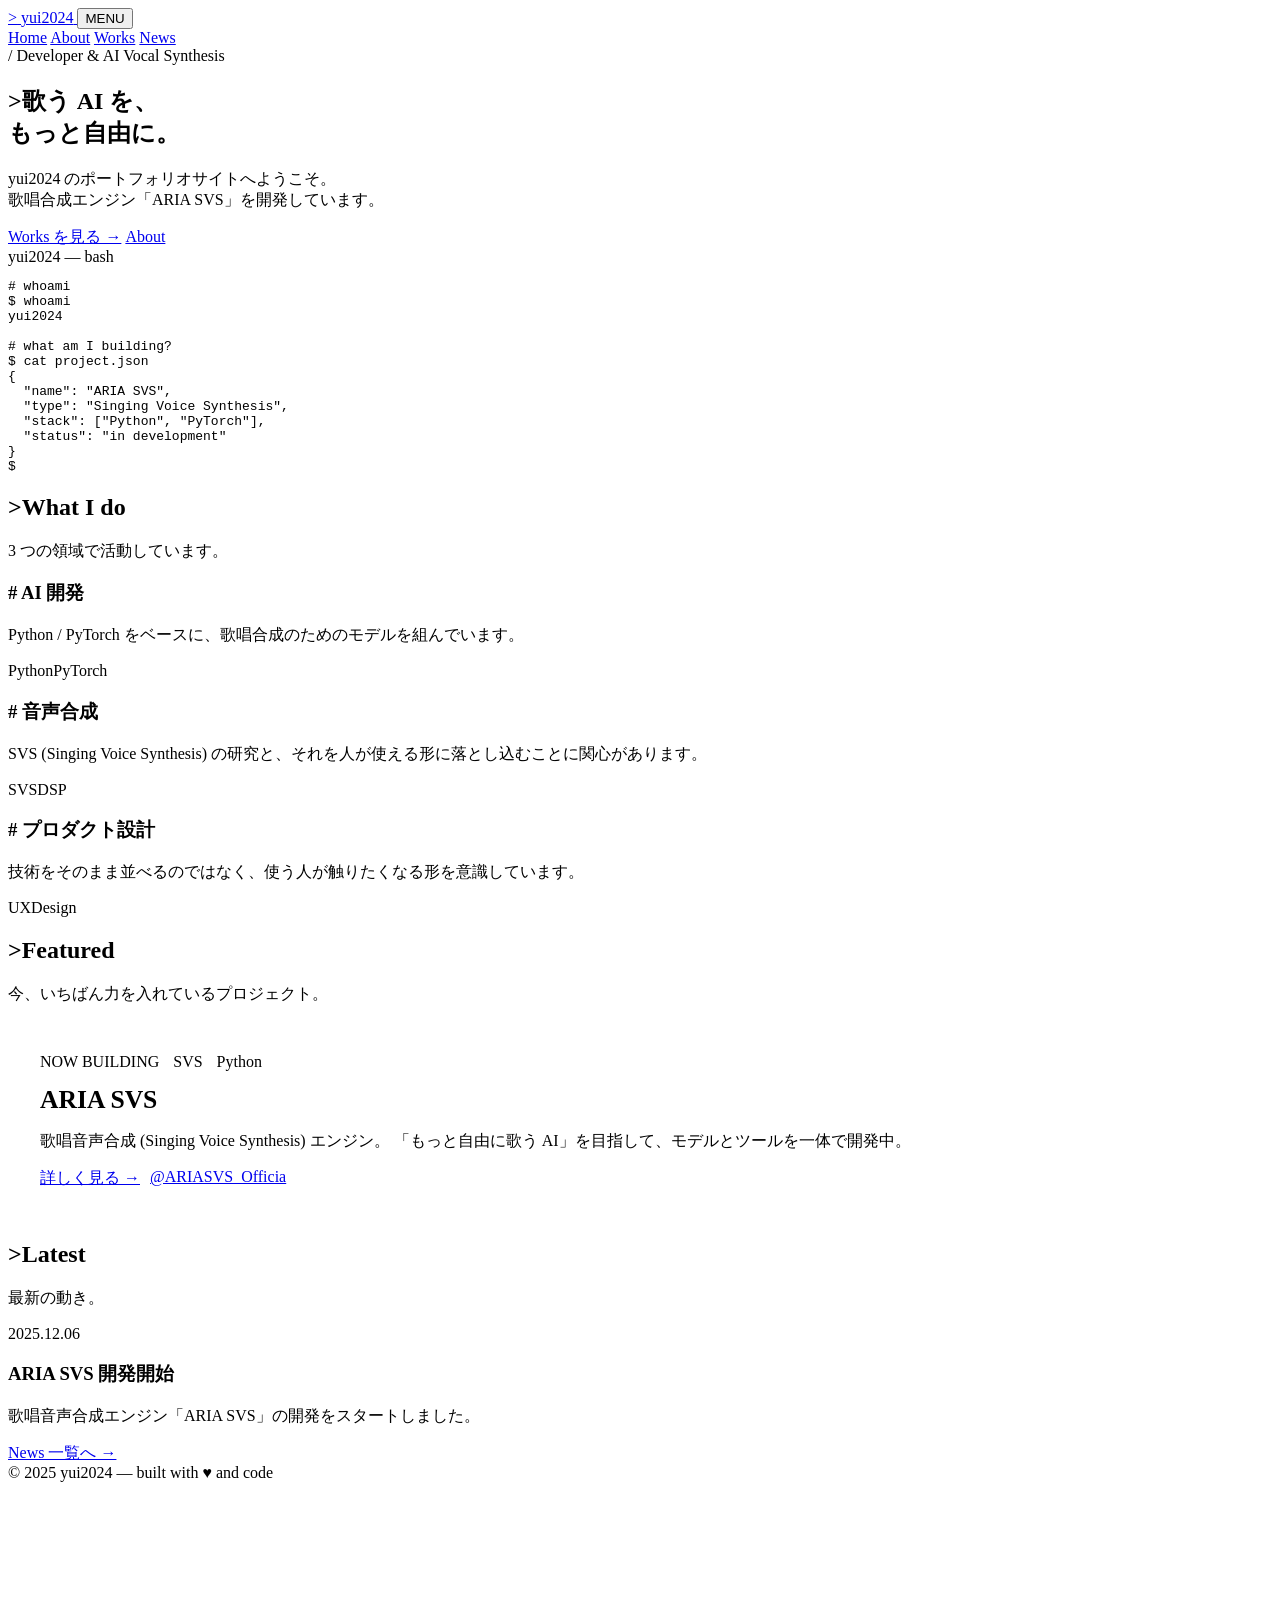
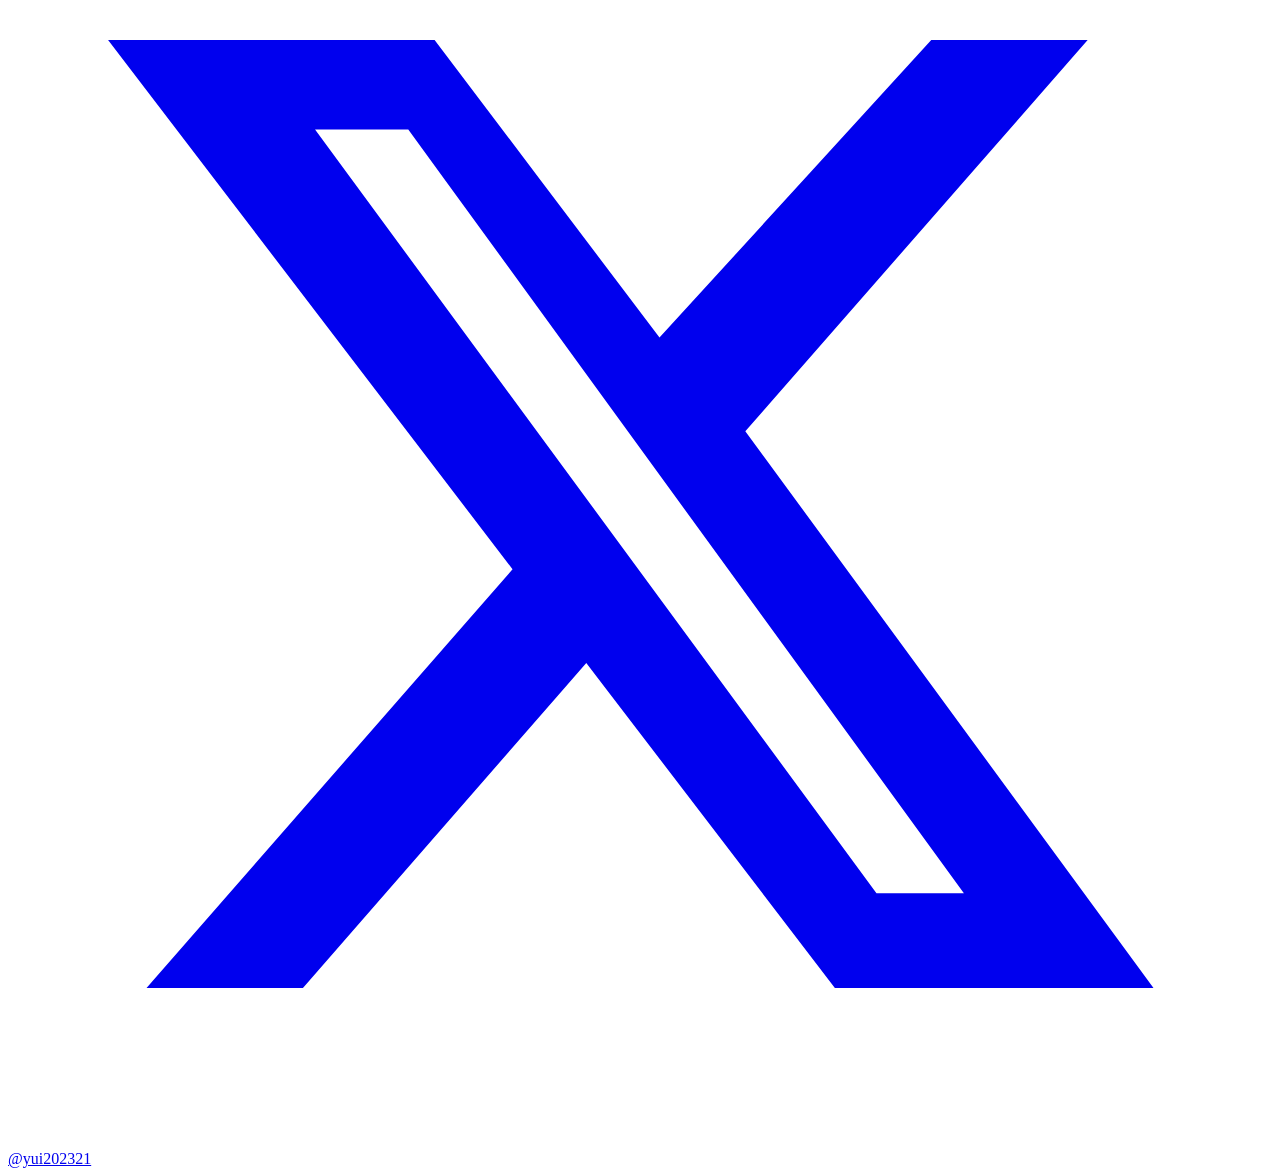
==== index.html @ 37def58f "Add files via upload" ====
<!DOCTYPE html>
<html lang="ja">
<head>
  <meta charset="UTF-8" />
  <meta name="viewport" content="width=device-width, initial-scale=1.0" />
  <title>yui2024 — Official Site</title>
  <meta name="description" content="yui2024 の公式サイト。歌唱AI「ARIA SVS」を開発しています。" />
  <link rel="icon" href="assets/img/my_account.jpg" />
  <link rel="preconnect" href="https://fonts.googleapis.com" />
  <link rel="preconnect" href="https://fonts.gstatic.com" crossorigin />
  <link href="https://fonts.googleapis.com/css2?family=JetBrains+Mono:wght@500;700;800&family=M+PLUS+Rounded+1c:wght@500;700;800&display=swap" rel="stylesheet" />
  <link rel="stylesheet" href="assets/css/style.css" />
</head>
<body>
  <header class="site-header">
    <div class="container">
      <a href="index.html" class="brand">
        <span class="brand-cursor">&gt;</span>
        <span>yui2024</span>
        <span class="brand-underscore" aria-hidden="true"></span>
      </a>
      <button class="nav-toggle" id="navToggle" aria-label="menu">MENU</button>
      <nav class="nav" id="nav">
        <a href="index.html" class="is-active">Home</a>
        <a href="about.html">About</a>
        <a href="works.html">Works</a>
        <a href="news.html">News</a>
      </nav>
    </div>
  </header>

  <main>
    <!-- ===== HERO ===== -->
    <section class="hero">
      <span class="shape s1" aria-hidden="true"></span>
      <span class="shape s2" aria-hidden="true"></span>
      <div class="container hero-inner">
        <div class="fade-in">
          <span class="hero-eyebrow">/ Developer &amp; AI Vocal Synthesis</span>
          <h1 class="hero-title">
            <span class="prompt">&gt;</span>歌う <span class="accent-cyan">AI</span> を、<br />
            もっと<span class="accent-purple">自由</span>に。
          </h1>
          <p class="hero-sub">
            yui2024 のポートフォリオサイトへようこそ。<br />
            歌唱合成エンジン「ARIA SVS」を開発しています。
          </p>
          <div class="hero-ctas">
            <a href="works.html" class="btn btn-pink">Works を見る →</a>
            <a href="about.html" class="btn btn-cyan">About</a>
          </div>
        </div>

        <div class="fade-in">
          <div class="terminal" role="img" aria-label="terminal window">
            <div class="terminal-bar">
              <span class="dot red"></span>
              <span class="dot yellow"></span>
              <span class="dot green"></span>
              <span class="title">yui2024 — bash</span>
            </div>
            <pre class="terminal-body"><span class="tk-com"># whoami</span>
<span class="tk-prompt">$</span> <span class="tk-fn">whoami</span>
yui2024

<span class="tk-com"># what am I building?</span>
<span class="tk-prompt">$</span> <span class="tk-fn">cat</span> project.json
{
  <span class="tk-key">"name"</span>: <span class="tk-str">"ARIA SVS"</span>,
  <span class="tk-key">"type"</span>: <span class="tk-str">"Singing Voice Synthesis"</span>,
  <span class="tk-key">"stack"</span>: [<span class="tk-str">"Python"</span>, <span class="tk-str">"PyTorch"</span>],
  <span class="tk-key">"status"</span>: <span class="tk-str">"in development"</span>
}
<span class="tk-prompt">$</span> <span class="brand-underscore" aria-hidden="true"></span>
</pre>
          </div>
        </div>
      </div>
    </section>

    <!-- ===== ABOUT PREVIEW ===== -->
    <section class="section section-alt">
      <div class="container">
        <h2 class="section-title"><span class="prompt">&gt;</span>What I do</h2>
        <p class="section-lead">3 つの領域で活動しています。</p>

        <div class="grid cols-3">
          <div class="card pink fade-in">
            <h3># AI 開発</h3>
            <p>Python / PyTorch をベースに、歌唱合成のためのモデルを組んでいます。</p>
            <div class="tag-row">
              <span class="tag">Python</span><span class="tag">PyTorch</span>
            </div>
          </div>
          <div class="card cyan fade-in">
            <h3># 音声合成</h3>
            <p>SVS (Singing Voice Synthesis) の研究と、それを人が使える形に落とし込むことに関心があります。</p>
            <div class="tag-row">
              <span class="tag">SVS</span><span class="tag">DSP</span>
            </div>
          </div>
          <div class="card yellow fade-in">
            <h3># プロダクト設計</h3>
            <p>技術をそのまま並べるのではなく、使う人が触りたくなる形を意識しています。</p>
            <div class="tag-row">
              <span class="tag">UX</span><span class="tag">Design</span>
            </div>
          </div>
        </div>
      </div>
    </section>

    <!-- ===== FEATURED WORK ===== -->
    <section class="section">
      <div class="container">
        <h2 class="section-title"><span class="prompt">&gt;</span>Featured</h2>
        <p class="section-lead">今、いちばん力を入れているプロジェクト。</p>

        <div class="card mint fade-in" style="padding: 32px;">
          <div style="display:flex; align-items:center; gap:14px; flex-wrap:wrap;">
            <span class="tag">NOW BUILDING</span>
            <span class="tag">SVS</span>
            <span class="tag">Python</span>
          </div>
          <h3 style="font-size:1.6rem; margin: 14px 0 8px;">ARIA SVS</h3>
          <p>
            歌唱音声合成 (Singing Voice Synthesis) エンジン。
            「もっと自由に歌う AI」を目指して、モデルとツールを一体で開発中。
          </p>
          <div class="mt-16" style="display:flex; gap:10px; flex-wrap:wrap;">
            <a href="works.html" class="btn btn-pink">詳しく見る →</a>
            <a href="https://x.com/ARIASVS_Officia" target="_blank" rel="noopener" class="btn btn-ghost">@ARIASVS_Officia</a>
          </div>
        </div>
      </div>
    </section>

    <!-- ===== LATEST NEWS ===== -->
    <section class="section section-alt">
      <div class="container">
        <h2 class="section-title"><span class="prompt">&gt;</span>Latest</h2>
        <p class="section-lead">最新の動き。</p>

        <div class="timeline">
          <div class="timeline-item fade-in">
            <div class="timeline-date">2025.12.06</div>
            <h3 class="timeline-title">ARIA SVS 開発開始</h3>
            <p class="timeline-body">歌唱音声合成エンジン「ARIA SVS」の開発をスタートしました。</p>
          </div>
        </div>

        <div class="mt-24">
          <a href="news.html" class="btn btn-yellow">News 一覧へ →</a>
        </div>
      </div>
    </section>
  </main>

  <footer class="site-footer">
    <div class="container">
      <div class="copyright">© 2025 yui2024 — built with ♥ and code</div>
      <div class="socials">
        <a href="https://x.com/yui202321" target="_blank" rel="noopener" class="social" aria-label="X (Twitter)">
          <svg class="icon" viewBox="0 0 24 24" fill="none" xmlns="http://www.w3.org/2000/svg"><path d="M17.53 3H20.5l-6.5 7.43L21.75 21H15.7l-4.72-6.17L5.6 21H2.63l6.95-7.95L1.9 3h6.2l4.27 5.65L17.53 3zm-1.04 16.2h1.66L7.6 4.7H5.83l10.66 14.5z" fill="currentColor"/></svg>
          <span>@yui202321</span>
        </a>
      </div>
    </div>
  </footer>

  <script src="assets/js/script.js"></script>
</body>
</html>
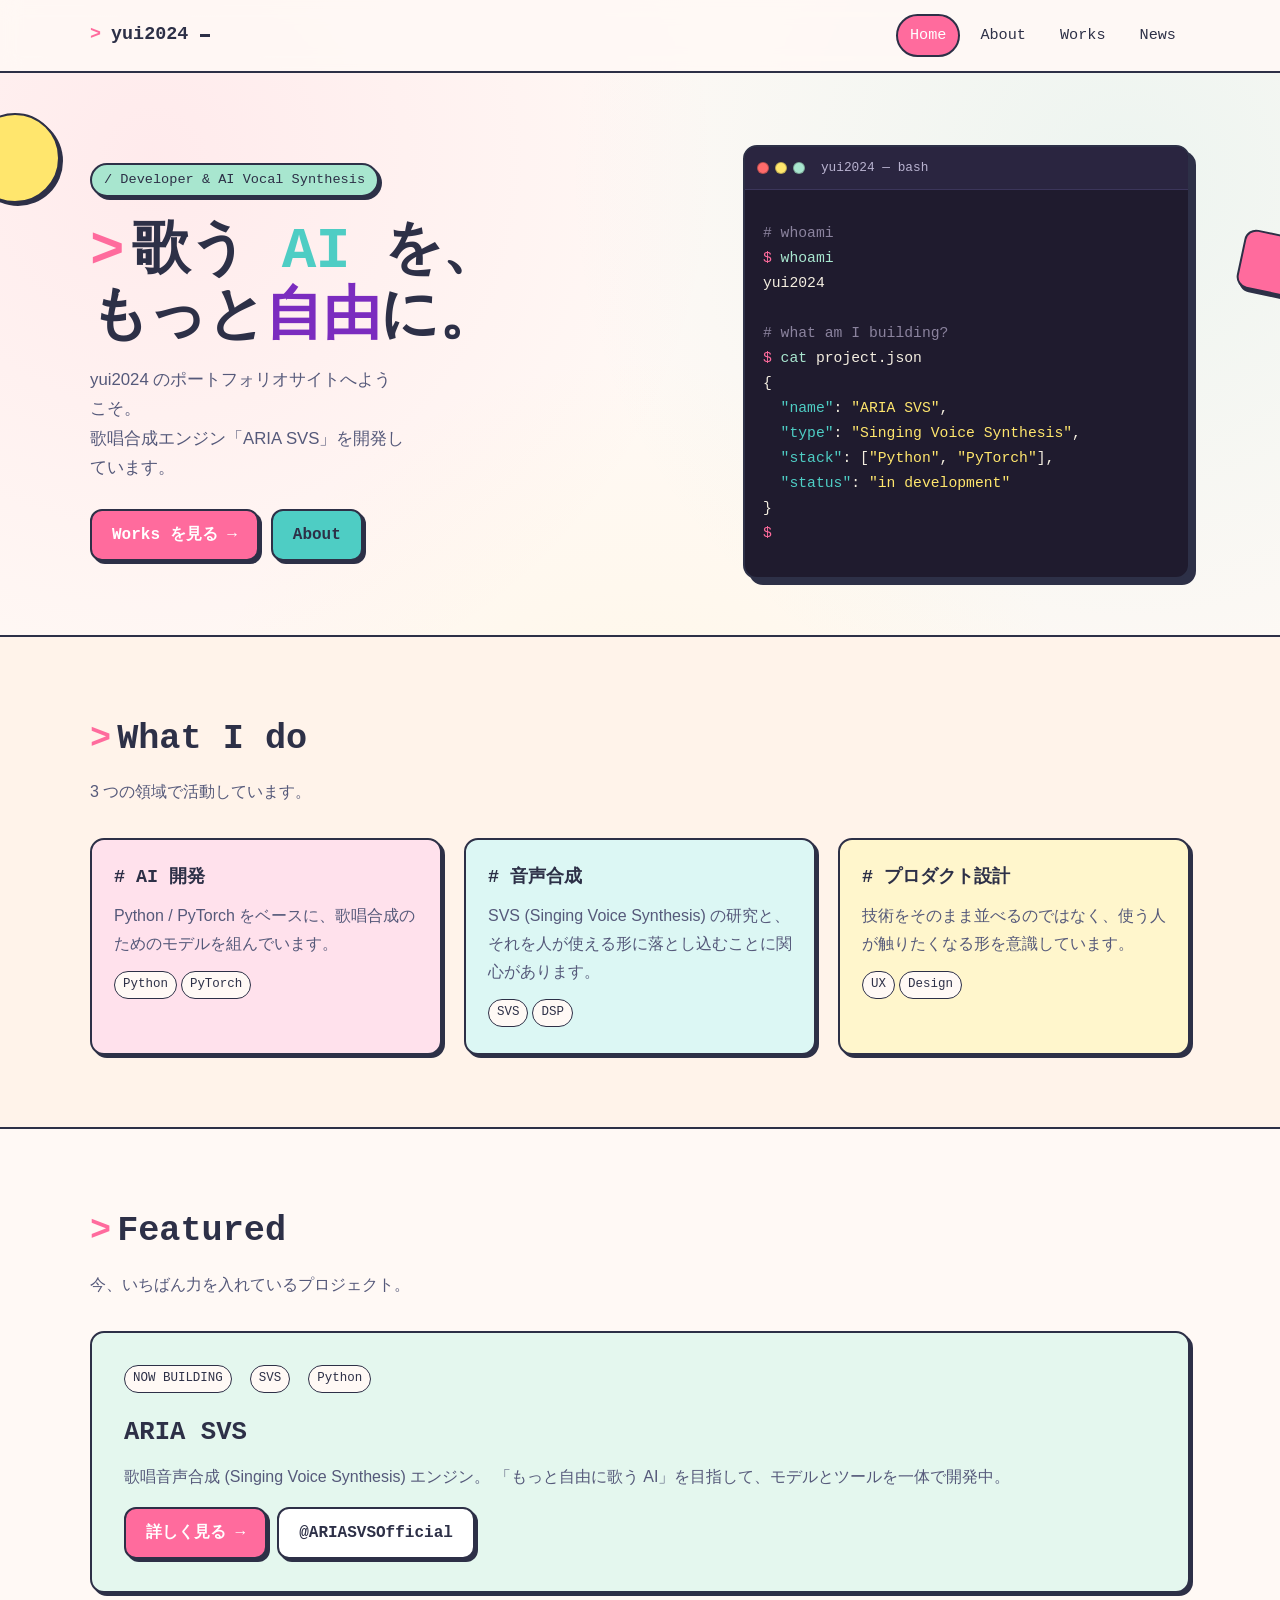
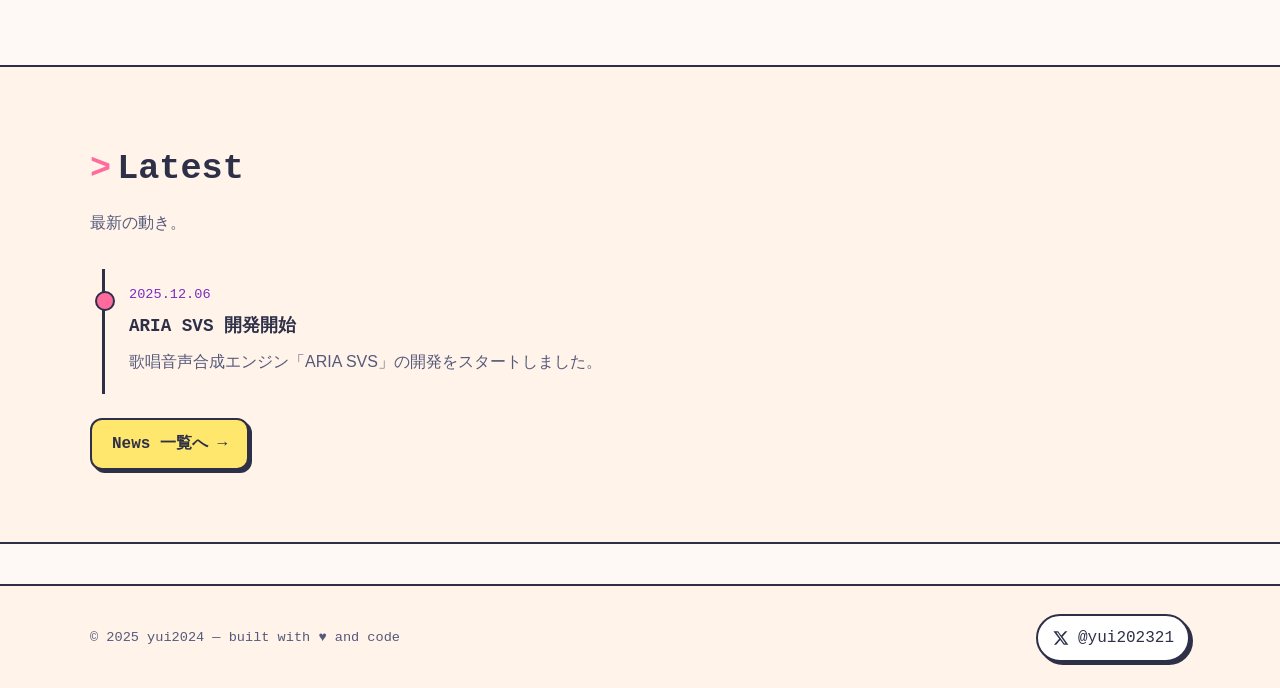
==== commit 980b56a4: "X handle: @ARIASVS_Officia -> @ARIASVSOfficial" ====
--- a/index.html
+++ b/index.html
@@ -129,7 +129,7 @@
           </p>
           <div class="mt-16" style="display:flex; gap:10px; flex-wrap:wrap;">
             <a href="works.html" class="btn btn-pink">詳しく見る →</a>
-            <a href="https://x.com/ARIASVS_Officia" target="_blank" rel="noopener" class="btn btn-ghost">@ARIASVS_Officia</a>
+            <a href="https://x.com/ARIASVSOfficial" target="_blank" rel="noopener" class="btn btn-ghost">@ARIASVSOfficial</a>
           </div>
         </div>
       </div>
--- a/assets/css/style.css
+++ b/assets/css/style.css
@@ -0,0 +1,480 @@
+/* =========================================================
+   yui2024 — official site
+   Palette: pastel pink × cyan × mint × yellow
+   ========================================================= */
+
+:root {
+  --bg: #FFF9F5;
+  --bg-alt: #FFF3EA;
+  --ink: #2D3047;
+  --ink-soft: #55597A;
+  --line: #E8DFD5;
+
+  --pink: #FF6B9D;
+  --cyan: #4ECDC4;
+  --mint: #A8E6CF;
+  --yellow: #FFE66D;
+  --purple: #7B2CBF;
+
+  --code-bg: #1F1B2E;
+  --code-ink: #F4EEE0;
+  --code-green: #A8E6CF;
+  --code-pink: #FF6B9D;
+  --code-yellow: #FFE66D;
+  --code-cyan: #4ECDC4;
+
+  --shadow: 6px 6px 0 var(--ink);
+  --shadow-soft: 3px 3px 0 var(--ink);
+  --radius: 14px;
+
+  --font-code: "JetBrains Mono", "Fira Code", ui-monospace, SFMono-Regular, monospace;
+  --font-body: "M PLUS Rounded 1c", "Hiragino Kaku Gothic ProN", "Meiryo", sans-serif;
+}
+
+* { box-sizing: border-box; }
+
+html, body {
+  margin: 0;
+  padding: 0;
+  background: var(--bg);
+  color: var(--ink);
+  font-family: var(--font-body);
+  font-weight: 500;
+  line-height: 1.75;
+  -webkit-font-smoothing: antialiased;
+}
+
+body {
+  background-image:
+    radial-gradient(circle at 12% 18%, rgba(255,107,157,.10) 0, transparent 42%),
+    radial-gradient(circle at 88% 20%, rgba(78,205,196,.10) 0, transparent 42%),
+    radial-gradient(circle at 50% 90%, rgba(255,230,109,.10) 0, transparent 44%);
+  background-attachment: fixed;
+  min-height: 100vh;
+  overflow-x: hidden;
+}
+
+a { color: var(--purple); text-decoration: none; }
+a:hover { text-decoration: underline; }
+
+img { max-width: 100%; display: block; }
+
+/* -------- container -------- */
+.container {
+  width: min(1100px, 92%);
+  margin: 0 auto;
+}
+
+/* -------- header / nav -------- */
+.site-header {
+  position: sticky;
+  top: 0;
+  z-index: 50;
+  background: rgba(255, 249, 245, .88);
+  backdrop-filter: blur(10px);
+  border-bottom: 2px solid var(--ink);
+}
+.site-header .container {
+  display: flex;
+  align-items: center;
+  justify-content: space-between;
+  padding: 14px 0;
+}
+.brand {
+  display: flex;
+  align-items: center;
+  gap: 10px;
+  font-family: var(--font-code);
+  font-weight: 800;
+  font-size: 1.15rem;
+  color: var(--ink);
+}
+.brand .brand-cursor { color: var(--pink); }
+.brand .brand-underscore {
+  display: inline-block;
+  width: 10px;
+  height: 3px;
+  background: var(--ink);
+  margin-left: 2px;
+  animation: blink 1.1s steps(2) infinite;
+  vertical-align: middle;
+}
+@keyframes blink { 50% { opacity: 0; } }
+
+.nav {
+  display: flex;
+  gap: 6px;
+  align-items: center;
+}
+.nav a {
+  font-family: var(--font-code);
+  font-size: .95rem;
+  padding: 6px 12px;
+  border-radius: 999px;
+  color: var(--ink);
+  border: 2px solid transparent;
+  transition: transform .12s ease, background .12s ease, border-color .12s ease;
+}
+.nav a:hover {
+  background: var(--yellow);
+  border-color: var(--ink);
+  text-decoration: none;
+  transform: translateY(-1px);
+}
+.nav a.is-active {
+  background: var(--pink);
+  color: #fff;
+  border-color: var(--ink);
+}
+
+.nav-toggle {
+  display: none;
+  font-family: var(--font-code);
+  background: var(--yellow);
+  border: 2px solid var(--ink);
+  border-radius: 10px;
+  padding: 6px 10px;
+  font-weight: 700;
+  cursor: pointer;
+  box-shadow: var(--shadow-soft);
+}
+
+@media (max-width: 720px) {
+  .nav-toggle { display: inline-block; }
+  .nav {
+    position: absolute;
+    top: 100%;
+    right: 4%;
+    background: var(--bg);
+    border: 2px solid var(--ink);
+    border-radius: var(--radius);
+    padding: 10px;
+    flex-direction: column;
+    gap: 4px;
+    box-shadow: var(--shadow);
+    display: none;
+  }
+  .nav.is-open { display: flex; }
+}
+
+/* -------- hero -------- */
+.hero {
+  padding: 72px 0 56px;
+  position: relative;
+}
+.hero-inner {
+  display: grid;
+  grid-template-columns: 1.15fr .85fr;
+  gap: 48px;
+  align-items: center;
+}
+@media (max-width: 860px) {
+  .hero-inner { grid-template-columns: 1fr; gap: 32px; }
+}
+
+.hero-eyebrow {
+  display: inline-block;
+  font-family: var(--font-code);
+  font-size: .85rem;
+  color: var(--ink);
+  background: var(--mint);
+  border: 2px solid var(--ink);
+  border-radius: 999px;
+  padding: 3px 12px;
+  box-shadow: var(--shadow-soft);
+}
+
+.hero-title {
+  font-family: var(--font-code);
+  font-weight: 800;
+  font-size: clamp(2.1rem, 5.5vw, 3.6rem);
+  line-height: 1.15;
+  margin: 22px 0 14px;
+  letter-spacing: -.01em;
+}
+.hero-title .prompt { color: var(--pink); margin-right: 8px; }
+.hero-title .accent-cyan { color: var(--cyan); }
+.hero-title .accent-purple { color: var(--purple); }
+
+.hero-sub {
+  font-size: 1.05rem;
+  color: var(--ink-soft);
+  max-width: 34ch;
+  margin: 0 0 26px;
+}
+
+.hero-ctas {
+  display: flex;
+  flex-wrap: wrap;
+  gap: 12px;
+}
+
+.btn {
+  display: inline-flex;
+  align-items: center;
+  gap: 8px;
+  font-family: var(--font-code);
+  font-weight: 700;
+  font-size: 1rem;
+  padding: 10px 20px;
+  border-radius: 12px;
+  border: 2px solid var(--ink);
+  box-shadow: var(--shadow-soft);
+  cursor: pointer;
+  transition: transform .1s ease, box-shadow .1s ease;
+}
+.btn:hover { transform: translate(-1px, -1px); box-shadow: 4px 4px 0 var(--ink); text-decoration: none; }
+.btn:active { transform: translate(1px, 1px); box-shadow: 1px 1px 0 var(--ink); }
+.btn-pink   { background: var(--pink);   color: #fff; }
+.btn-cyan   { background: var(--cyan);   color: var(--ink); }
+.btn-yellow { background: var(--yellow); color: var(--ink); }
+.btn-ghost  { background: #fff;          color: var(--ink); }
+
+/* hero visual — terminal window */
+.terminal {
+  background: var(--code-bg);
+  color: var(--code-ink);
+  border: 2px solid var(--ink);
+  border-radius: var(--radius);
+  box-shadow: var(--shadow);
+  font-family: var(--font-code);
+  font-size: .92rem;
+  overflow: hidden;
+}
+.terminal-bar {
+  display: flex;
+  align-items: center;
+  gap: 6px;
+  padding: 10px 12px;
+  background: #2A2540;
+  border-bottom: 1px solid #3B355A;
+}
+.terminal-bar .dot {
+  width: 12px; height: 12px; border-radius: 50%;
+  border: 1px solid rgba(0,0,0,.25);
+}
+.dot.red    { background: #FF6B6B; }
+.dot.yellow { background: #FFE66D; }
+.dot.green  { background: #A8E6CF; }
+.terminal-bar .title {
+  margin-left: 10px;
+  font-size: .8rem;
+  color: #B9B3D0;
+}
+.terminal-body {
+  padding: 16px 18px;
+  line-height: 1.7;
+  white-space: pre-wrap;
+  word-break: break-word;
+}
+.tk-prompt  { color: var(--code-pink); }
+.tk-key     { color: var(--code-cyan); }
+.tk-str     { color: var(--code-yellow); }
+.tk-com     { color: #8B839E; }
+.tk-fn      { color: var(--code-green); }
+
+/* -------- floating shapes -------- */
+.shape {
+  position: absolute;
+  border: 2px solid var(--ink);
+  border-radius: 50%;
+  box-shadow: var(--shadow-soft);
+  z-index: 0;
+  pointer-events: none;
+}
+.shape.s1 { top: 40px;  left: -30px; width: 90px;  height: 90px;  background: var(--yellow); }
+.shape.s2 { top: 160px; right: -20px; width: 60px; height: 60px; background: var(--pink); border-radius: 12px; transform: rotate(12deg); }
+.shape.s3 { bottom: -20px; left: 40%; width: 44px; height: 44px; background: var(--cyan); }
+
+/* -------- section -------- */
+.section {
+  padding: 72px 0;
+  position: relative;
+}
+.section-alt { background: var(--bg-alt); border-top: 2px solid var(--ink); border-bottom: 2px solid var(--ink); }
+
+.section-title {
+  font-family: var(--font-code);
+  font-weight: 800;
+  font-size: clamp(1.6rem, 3.4vw, 2.2rem);
+  margin: 0 0 8px;
+}
+.section-title .prompt { color: var(--pink); margin-right: 6px; }
+.section-lead {
+  color: var(--ink-soft);
+  margin: 0 0 32px;
+}
+
+/* -------- cards -------- */
+.grid {
+  display: grid;
+  gap: 22px;
+}
+.grid.cols-2 { grid-template-columns: repeat(2, 1fr); }
+.grid.cols-3 { grid-template-columns: repeat(3, 1fr); }
+@media (max-width: 860px) {
+  .grid.cols-2, .grid.cols-3 { grid-template-columns: 1fr; }
+}
+
+.card {
+  background: #fff;
+  border: 2px solid var(--ink);
+  border-radius: var(--radius);
+  box-shadow: var(--shadow-soft);
+  padding: 22px;
+  transition: transform .12s ease, box-shadow .12s ease;
+}
+.card:hover { transform: translate(-2px, -2px); box-shadow: 6px 6px 0 var(--ink); }
+.card h3 {
+  font-family: var(--font-code);
+  margin: 0 0 8px;
+  font-size: 1.15rem;
+}
+.card p { margin: 0; color: var(--ink-soft); }
+.card .tag {
+  display: inline-block;
+  font-family: var(--font-code);
+  font-size: .78rem;
+  padding: 2px 8px;
+  border-radius: 999px;
+  border: 1.5px solid var(--ink);
+  margin-right: 4px;
+  margin-bottom: 4px;
+  background: var(--bg);
+}
+
+.card.pink   { background: #FFE1EC; }
+.card.cyan   { background: #DCF7F4; }
+.card.yellow { background: #FFF6CC; }
+.card.mint   { background: #E4F7EE; }
+
+/* -------- profile -------- */
+.profile {
+  display: grid;
+  grid-template-columns: 260px 1fr;
+  gap: 32px;
+  align-items: start;
+}
+@media (max-width: 720px) {
+  .profile { grid-template-columns: 1fr; }
+}
+.profile-avatar {
+  width: 240px; height: 240px;
+  border-radius: 24px;
+  border: 3px solid var(--ink);
+  box-shadow: var(--shadow);
+  background: var(--yellow);
+  overflow: hidden;
+  display: flex; align-items: center; justify-content: center;
+  font-family: var(--font-code); font-weight: 800; font-size: 3rem; color: var(--ink);
+}
+.profile-avatar img { width: 100%; height: 100%; object-fit: cover; }
+
+.kv {
+  display: grid;
+  grid-template-columns: 120px 1fr;
+  gap: 10px 16px;
+  font-family: var(--font-code);
+  font-size: .95rem;
+}
+.kv dt { color: var(--pink); }
+.kv dd { margin: 0; color: var(--ink); }
+
+/* -------- news / timeline -------- */
+.timeline {
+  border-left: 3px solid var(--ink);
+  margin-left: 12px;
+  padding-left: 24px;
+}
+.timeline-item {
+  position: relative;
+  padding: 14px 0 18px;
+}
+.timeline-item::before {
+  content: "";
+  position: absolute;
+  left: -34px; top: 22px;
+  width: 16px; height: 16px;
+  border-radius: 50%;
+  background: var(--pink);
+  border: 2px solid var(--ink);
+}
+.timeline-date {
+  font-family: var(--font-code);
+  font-size: .85rem;
+  color: var(--purple);
+}
+.timeline-title {
+  font-family: var(--font-code);
+  font-size: 1.1rem;
+  margin: 4px 0 6px;
+}
+.timeline-body { color: var(--ink-soft); margin: 0; }
+
+/* -------- socials -------- */
+.socials { display: flex; gap: 10px; flex-wrap: wrap; }
+.social {
+  display: inline-flex; align-items: center; gap: 8px;
+  font-family: var(--font-code);
+  padding: 8px 14px;
+  border-radius: 999px;
+  border: 2px solid var(--ink);
+  background: #fff;
+  color: var(--ink);
+  box-shadow: var(--shadow-soft);
+  transition: transform .12s ease;
+}
+.social:hover { transform: translate(-1px, -1px); text-decoration: none; }
+.social .icon { width: 18px; height: 18px; }
+
+/* -------- footer -------- */
+.site-footer {
+  border-top: 2px solid var(--ink);
+  padding: 28px 0;
+  background: var(--bg-alt);
+  margin-top: 40px;
+}
+.site-footer .container {
+  display: flex;
+  justify-content: space-between;
+  align-items: center;
+  gap: 16px;
+  flex-wrap: wrap;
+}
+.site-footer .copyright {
+  font-family: var(--font-code);
+  font-size: .85rem;
+  color: var(--ink-soft);
+}
+
+/* -------- utility -------- */
+.tag-row { margin-top: 10px; }
+.mt-8 { margin-top: 8px; }
+.mt-16 { margin-top: 16px; }
+.mt-24 { margin-top: 24px; }
+.text-center { text-align: center; }
+
+/* -------- page header (for sub pages) -------- */
+.page-hero {
+  padding: 56px 0 32px;
+  border-bottom: 2px dashed var(--line);
+}
+.page-hero .eyebrow {
+  font-family: var(--font-code);
+  color: var(--pink);
+  font-size: .95rem;
+}
+.page-hero h1 {
+  font-family: var(--font-code);
+  font-size: clamp(1.8rem, 4vw, 2.6rem);
+  margin: 6px 0 8px;
+}
+.page-hero p { color: var(--ink-soft); margin: 0; }
+
+/* fade-in */
+.fade-in {
+  opacity: 0;
+  transform: translateY(12px);
+  transition: opacity .6s ease, transform .6s ease;
+}
+.fade-in.is-visible { opacity: 1; transform: translateY(0); }
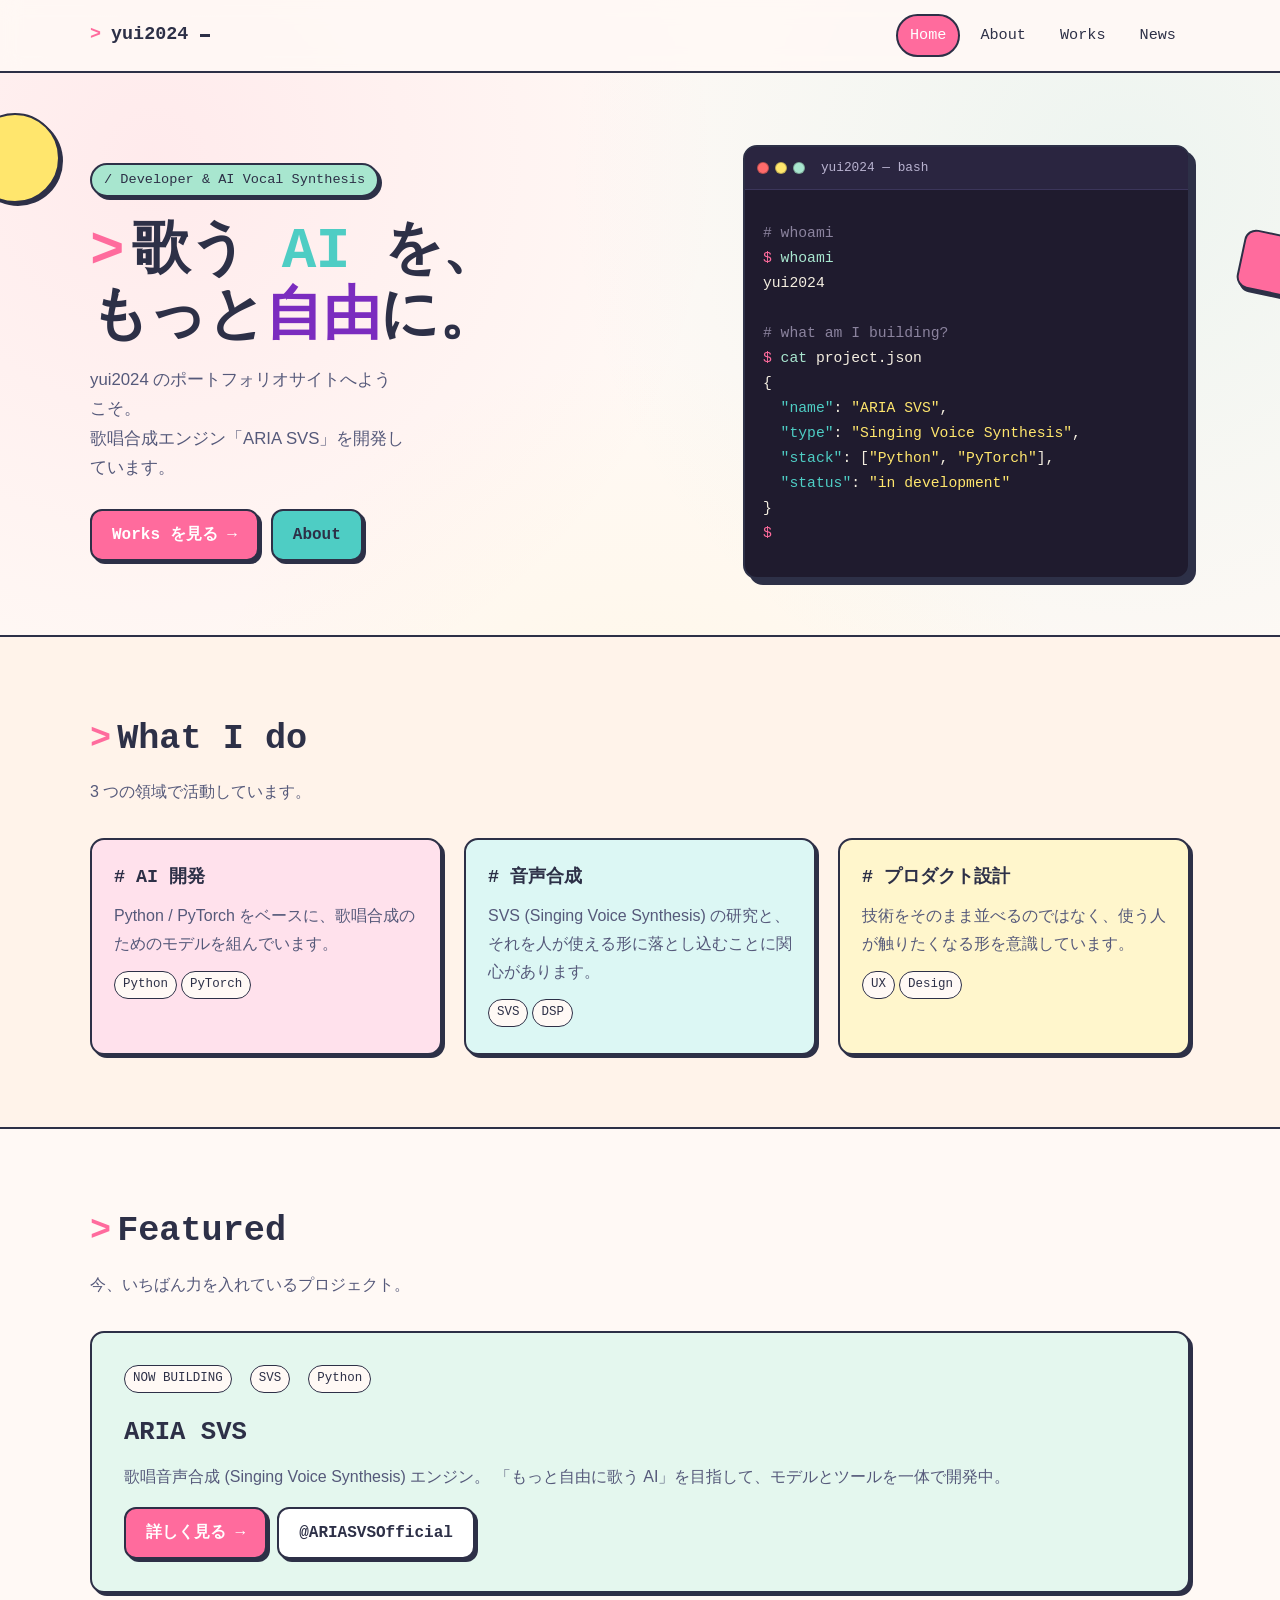
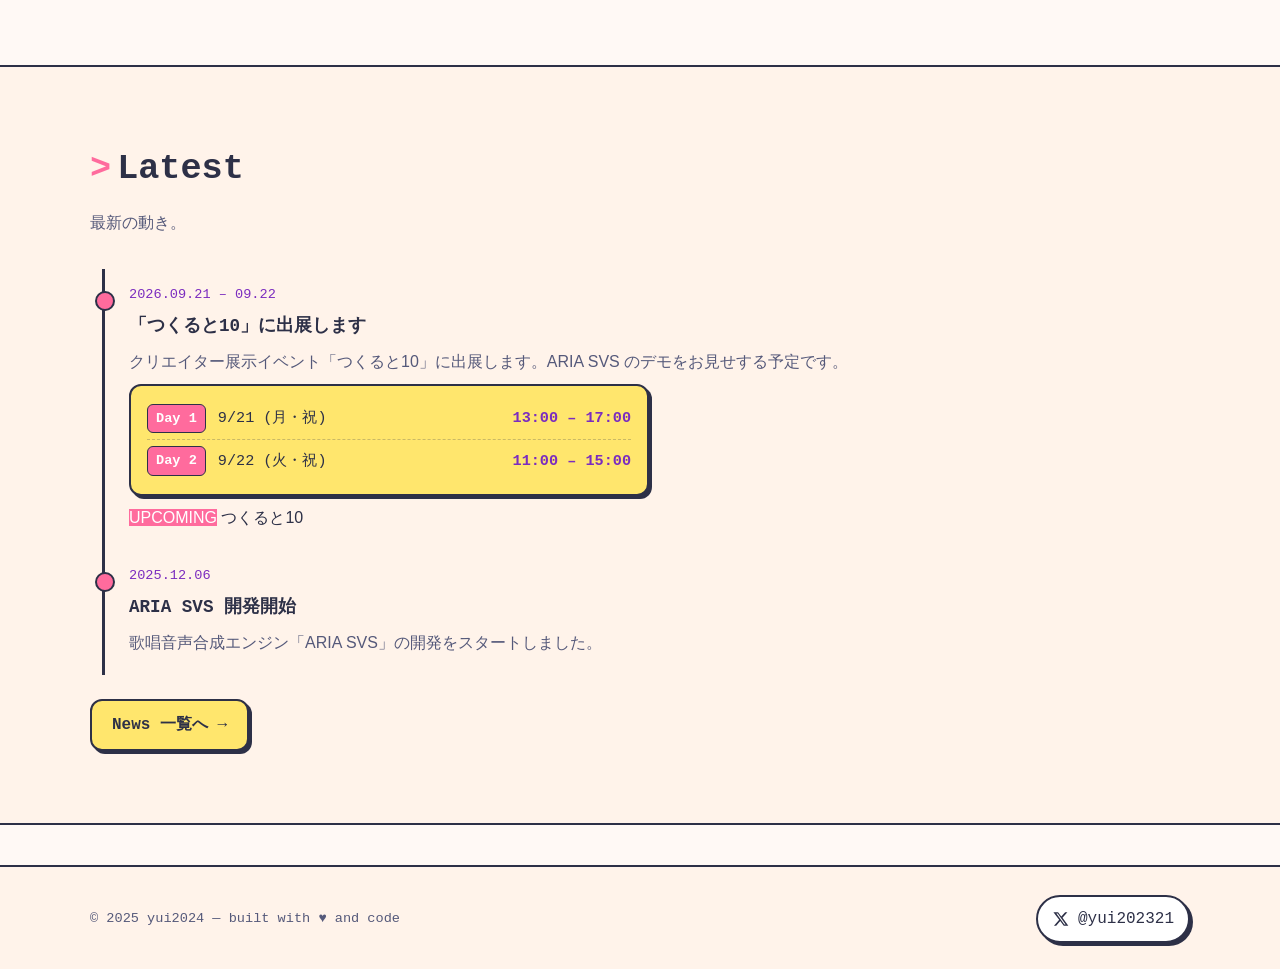
==== commit f1c45066: "News: 2026/9/21-22 「つくると10」出展を告知 (event-box UI 追加)" ====
--- a/index.html
+++ b/index.html
@@ -143,6 +143,27 @@
 
         <div class="timeline">
           <div class="timeline-item fade-in">
+            <div class="timeline-date">2026.09.21 – 09.22</div>
+            <h3 class="timeline-title">「つくると10」に出展します</h3>
+            <p class="timeline-body">クリエイター展示イベント「つくると10」に出展します。ARIA SVS のデモをお見せする予定です。</p>
+            <div class="event-box mt-8" style="max-width: 520px;">
+              <div class="event-row">
+                <span class="event-day">Day 1</span>
+                <span>9/21 (月・祝)</span>
+                <span class="event-time">13:00 – 17:00</span>
+              </div>
+              <div class="event-row">
+                <span class="event-day">Day 2</span>
+                <span>9/22 (火・祝)</span>
+                <span class="event-time">11:00 – 15:00</span>
+              </div>
+            </div>
+            <div class="tag-row mt-8">
+              <span class="tag tag-hot">UPCOMING</span>
+              <span class="tag">つくると10</span>
+            </div>
+          </div>
+          <div class="timeline-item fade-in">
             <div class="timeline-date">2025.12.06</div>
             <h3 class="timeline-title">ARIA SVS 開発開始</h3>
             <p class="timeline-body">歌唱音声合成エンジン「ARIA SVS」の開発をスタートしました。</p>
--- a/assets/css/style.css
+++ b/assets/css/style.css
@@ -411,6 +411,54 @@
 }
 .timeline-body { color: var(--ink-soft); margin: 0; }
 
+/* -------- event box -------- */
+.event-box {
+  background: var(--yellow);
+  border: 2px solid var(--ink);
+  border-radius: 12px;
+  padding: 12px 16px;
+  font-family: var(--font-code);
+  box-shadow: var(--shadow-soft);
+}
+.event-row {
+  display: flex;
+  align-items: center;
+  gap: 12px;
+  padding: 6px 0;
+  font-size: .95rem;
+  flex-wrap: wrap;
+}
+.event-row + .event-row { border-top: 1.5px dashed rgba(45,48,71,.25); }
+.event-day {
+  background: var(--pink);
+  color: #fff;
+  border: 1.5px solid var(--ink);
+  border-radius: 6px;
+  padding: 2px 8px;
+  font-weight: 700;
+  font-size: .85rem;
+}
+.event-time {
+  margin-left: auto;
+  color: var(--purple);
+  font-weight: 700;
+}
+@media (max-width: 520px) {
+  .event-time { margin-left: 0; }
+}
+
+/* -------- hot tag (upcoming) -------- */
+.tag-hot {
+  background: var(--pink) !important;
+  color: #fff !important;
+  border-color: var(--ink) !important;
+  animation: pulse 1.8s ease-in-out infinite;
+}
+@keyframes pulse {
+  0%, 100% { transform: scale(1); }
+  50%      { transform: scale(1.06); }
+}
+
 /* -------- socials -------- */
 .socials { display: flex; gap: 10px; flex-wrap: wrap; }
 .social {
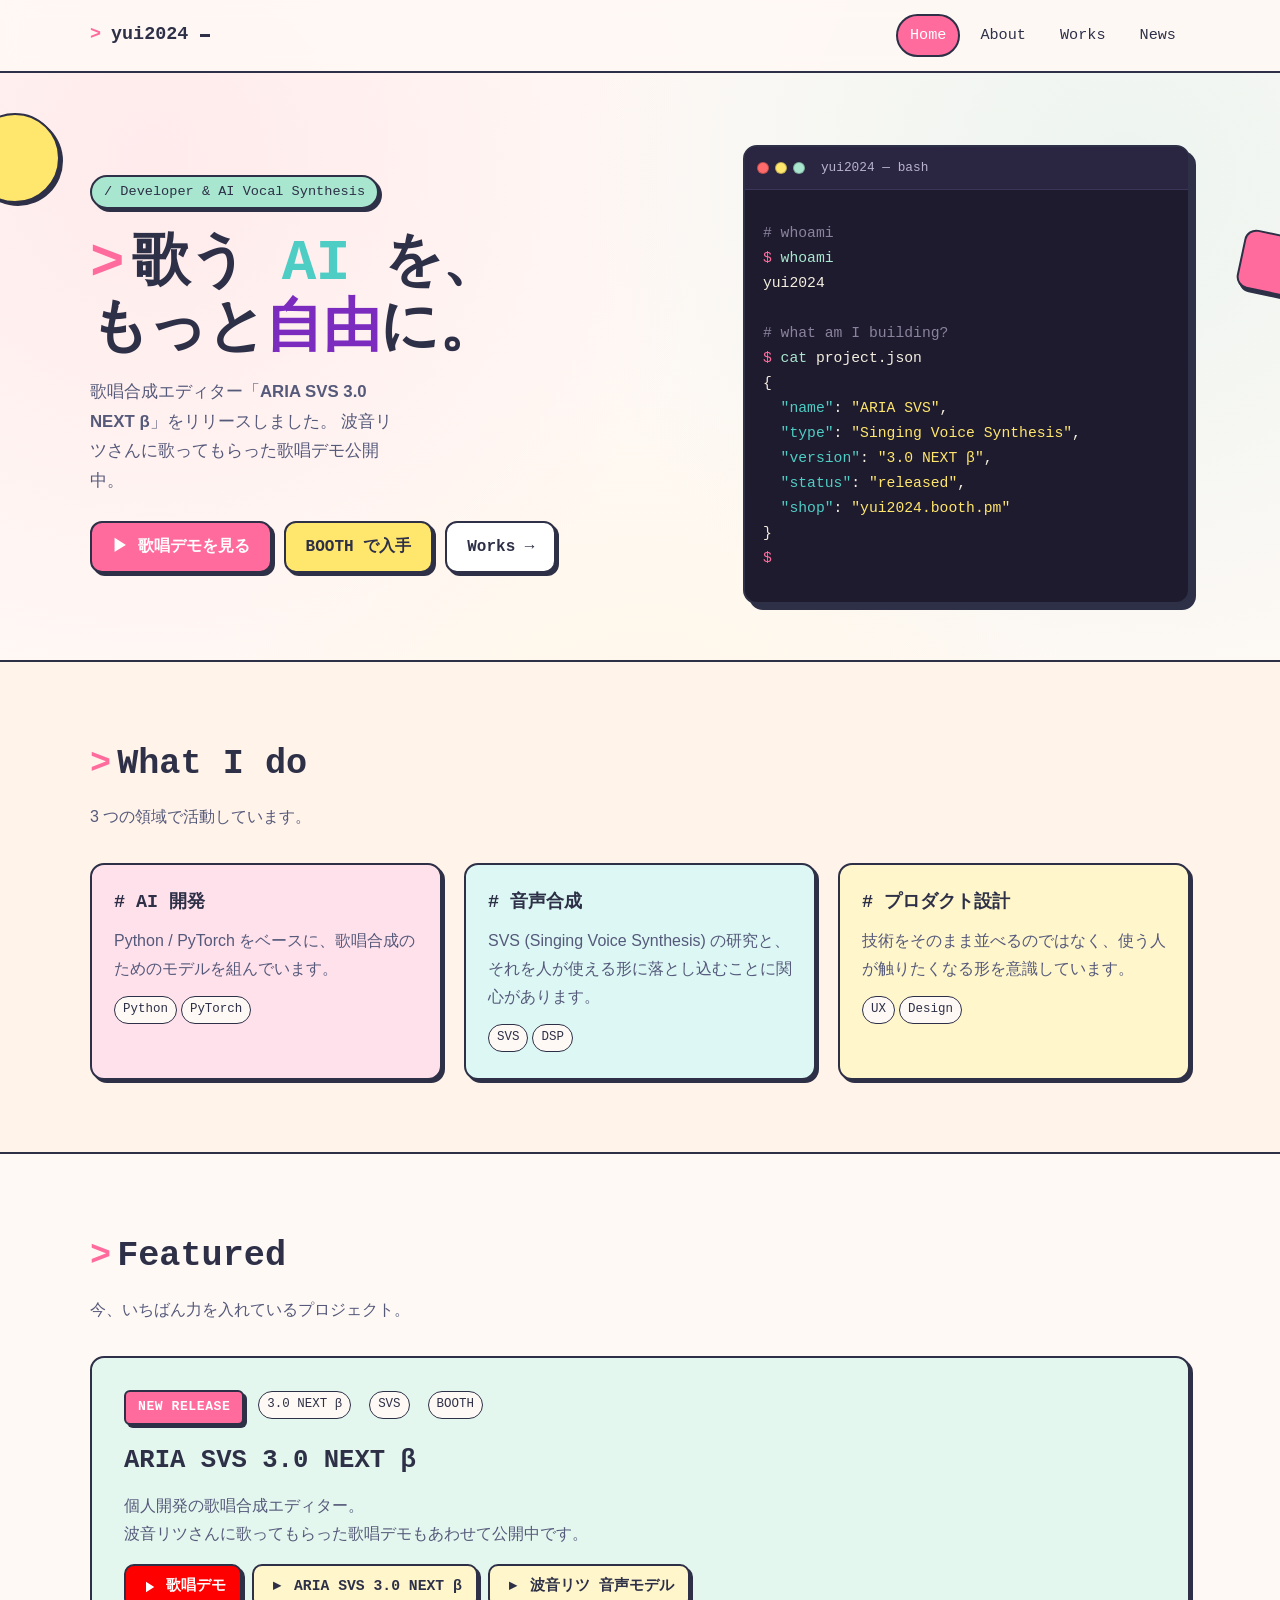
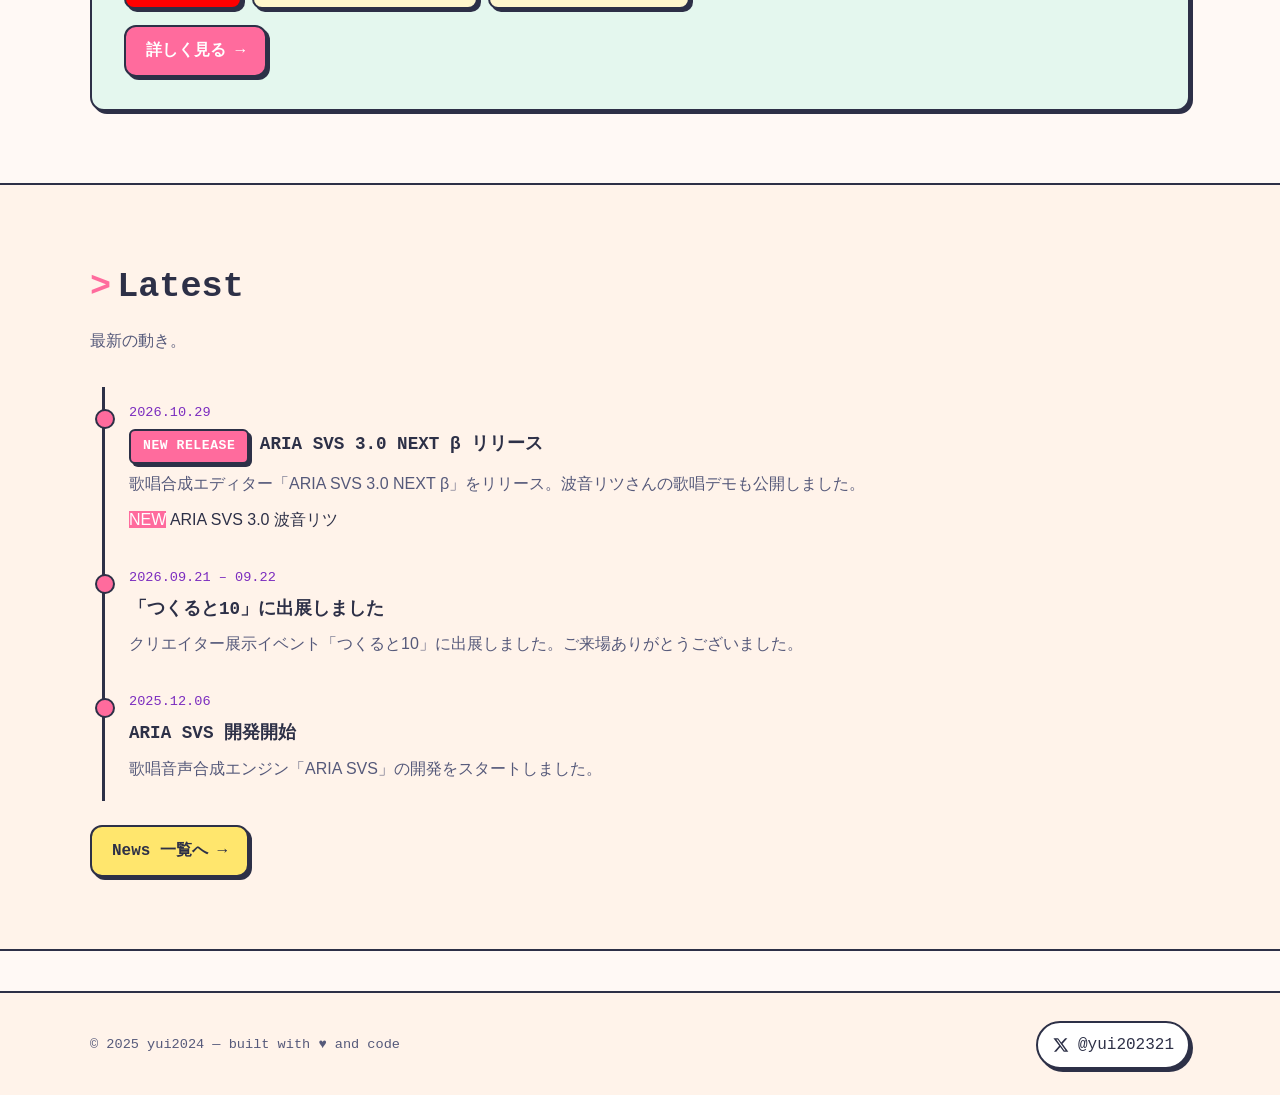
==== commit e5a4a805: "Release: ARIA SVS 3.0 NEXT β 告知 (歌唱デモ + BOOTH 導線), つくると10 を past に" ====
--- a/index.html
+++ b/index.html
@@ -42,12 +42,13 @@
             もっと<span class="accent-purple">自由</span>に。
           </h1>
           <p class="hero-sub">
-            yui2024 のポートフォリオサイトへようこそ。<br />
-            歌唱合成エンジン「ARIA SVS」を開発しています。
+            歌唱合成エディター「<strong>ARIA SVS 3.0 NEXT β</strong>」をリリースしました。
+            波音リツさんに歌ってもらった歌唱デモ公開中。
           </p>
           <div class="hero-ctas">
-            <a href="works.html" class="btn btn-pink">Works を見る →</a>
-            <a href="about.html" class="btn btn-cyan">About</a>
+            <a href="https://youtu.be/bcA56OY0uUo" target="_blank" rel="noopener" class="btn btn-pink">▶ 歌唱デモを見る</a>
+            <a href="https://yui2024.booth.pm/items/8263608" target="_blank" rel="noopener" class="btn btn-yellow">BOOTH で入手</a>
+            <a href="works.html" class="btn btn-ghost">Works →</a>
           </div>
         </div>
 
@@ -68,8 +69,9 @@
 {
   <span class="tk-key">"name"</span>: <span class="tk-str">"ARIA SVS"</span>,
   <span class="tk-key">"type"</span>: <span class="tk-str">"Singing Voice Synthesis"</span>,
-  <span class="tk-key">"stack"</span>: [<span class="tk-str">"Python"</span>, <span class="tk-str">"PyTorch"</span>],
-  <span class="tk-key">"status"</span>: <span class="tk-str">"in development"</span>
+  <span class="tk-key">"version"</span>: <span class="tk-str">"3.0 NEXT β"</span>,
+  <span class="tk-key">"status"</span>: <span class="tk-str">"released"</span>,
+  <span class="tk-key">"shop"</span>: <span class="tk-str">"yui2024.booth.pm"</span>
 }
 <span class="tk-prompt">$</span> <span class="brand-underscore" aria-hidden="true"></span>
 </pre>
@@ -118,18 +120,34 @@
 
         <div class="card mint fade-in" style="padding: 32px;">
           <div style="display:flex; align-items:center; gap:14px; flex-wrap:wrap;">
-            <span class="tag">NOW BUILDING</span>
+            <span class="ribbon">NEW RELEASE</span>
+            <span class="tag">3.0 NEXT β</span>
             <span class="tag">SVS</span>
-            <span class="tag">Python</span>
-          </div>
-          <h3 style="font-size:1.6rem; margin: 14px 0 8px;">ARIA SVS</h3>
+            <span class="tag">BOOTH</span>
+          </div>
+          <h3 style="font-size:1.6rem; margin: 14px 0 8px;">ARIA SVS 3.0 NEXT β</h3>
           <p>
-            歌唱音声合成 (Singing Voice Synthesis) エンジン。
-            「もっと自由に歌う AI」を目指して、モデルとツールを一体で開発中。
+            個人開発の歌唱合成エディター。<br>
+            波音リツさんに歌ってもらった歌唱デモもあわせて公開中です。
           </p>
-          <div class="mt-16" style="display:flex; gap:10px; flex-wrap:wrap;">
+          <div class="link-list mt-16">
+            <a class="link-pill youtube" href="https://youtu.be/bcA56OY0uUo" target="_blank" rel="noopener">
+              <span class="pill-icon" aria-hidden="true">
+                <svg viewBox="0 0 24 24" width="18" height="18" fill="currentColor"><path d="M8 5v14l11-7z"/></svg>
+              </span>
+              歌唱デモ
+            </a>
+            <a class="link-pill booth" href="https://yui2024.booth.pm/items/8263608" target="_blank" rel="noopener">
+              <span class="pill-icon" aria-hidden="true">▸</span>
+              ARIA SVS 3.0 NEXT β
+            </a>
+            <a class="link-pill booth" href="https://yui2024.booth.pm/items/8436200" target="_blank" rel="noopener">
+              <span class="pill-icon" aria-hidden="true">▸</span>
+              波音リツ 音声モデル
+            </a>
+          </div>
+          <div class="mt-16">
             <a href="works.html" class="btn btn-pink">詳しく見る →</a>
-            <a href="https://x.com/ARIASVSOfficial" target="_blank" rel="noopener" class="btn btn-ghost">@ARIASVSOfficial</a>
           </div>
         </div>
       </div>
@@ -143,25 +161,24 @@
 
         <div class="timeline">
           <div class="timeline-item fade-in">
+            <div class="timeline-date">2026.10.29</div>
+            <h3 class="timeline-title">
+              <span class="ribbon">NEW RELEASE</span>
+              ARIA SVS 3.0 NEXT β リリース
+            </h3>
+            <p class="timeline-body">
+              歌唱合成エディター「ARIA SVS 3.0 NEXT β」をリリース。波音リツさんの歌唱デモも公開しました。
+            </p>
+            <div class="tag-row mt-8">
+              <span class="tag tag-hot">NEW</span>
+              <span class="tag">ARIA SVS 3.0</span>
+              <span class="tag">波音リツ</span>
+            </div>
+          </div>
+          <div class="timeline-item fade-in">
             <div class="timeline-date">2026.09.21 – 09.22</div>
-            <h3 class="timeline-title">「つくると10」に出展します</h3>
-            <p class="timeline-body">クリエイター展示イベント「つくると10」に出展します。ARIA SVS のデモをお見せする予定です。</p>
-            <div class="event-box mt-8" style="max-width: 520px;">
-              <div class="event-row">
-                <span class="event-day">Day 1</span>
-                <span>9/21 (月・祝)</span>
-                <span class="event-time">13:00 – 17:00</span>
-              </div>
-              <div class="event-row">
-                <span class="event-day">Day 2</span>
-                <span>9/22 (火・祝)</span>
-                <span class="event-time">11:00 – 15:00</span>
-              </div>
-            </div>
-            <div class="tag-row mt-8">
-              <span class="tag tag-hot">UPCOMING</span>
-              <span class="tag">つくると10</span>
-            </div>
+            <h3 class="timeline-title">「つくると10」に出展しました</h3>
+            <p class="timeline-body">クリエイター展示イベント「つくると10」に出展しました。ご来場ありがとうございました。</p>
           </div>
           <div class="timeline-item fade-in">
             <div class="timeline-date">2025.12.06</div>
--- a/assets/css/style.css
+++ b/assets/css/style.css
@@ -447,6 +447,83 @@
   .event-time { margin-left: 0; }
 }
 
+/* -------- video embed -------- */
+.video-embed {
+  position: relative;
+  width: 100%;
+  padding-bottom: 56.25%;
+  background: var(--code-bg);
+  border: 2px solid var(--ink);
+  border-radius: var(--radius);
+  box-shadow: var(--shadow);
+  overflow: hidden;
+}
+.video-embed iframe {
+  position: absolute;
+  inset: 0;
+  width: 100%;
+  height: 100%;
+  border: 0;
+}
+
+/* -------- link pills (external resources) -------- */
+.link-list {
+  display: flex;
+  flex-wrap: wrap;
+  gap: 10px;
+}
+.link-pill {
+  display: inline-flex;
+  align-items: center;
+  gap: 8px;
+  font-family: var(--font-code);
+  font-size: .92rem;
+  font-weight: 700;
+  padding: 8px 14px;
+  border-radius: 10px;
+  border: 2px solid var(--ink);
+  background: #fff;
+  color: var(--ink);
+  box-shadow: var(--shadow-soft);
+  transition: transform .12s ease, box-shadow .12s ease;
+}
+.link-pill:hover {
+  transform: translate(-1px, -1px);
+  box-shadow: 4px 4px 0 var(--ink);
+  text-decoration: none;
+}
+.link-pill.youtube { background: #FF0000; color: #fff; }
+.link-pill.booth   { background: #FFF6CC; }
+.link-pill .pill-icon {
+  display: inline-flex;
+  width: 18px; height: 18px;
+  align-items: center; justify-content: center;
+}
+
+/* -------- release ribbon -------- */
+.ribbon {
+  display: inline-flex;
+  align-items: center;
+  gap: 6px;
+  background: var(--pink);
+  color: #fff;
+  font-family: var(--font-code);
+  font-weight: 800;
+  font-size: .82rem;
+  padding: 4px 12px;
+  border: 2px solid var(--ink);
+  border-radius: 6px;
+  box-shadow: var(--shadow-soft);
+  letter-spacing: .04em;
+}
+
+/* -------- past event (dim) -------- */
+.tag-past {
+  background: #E5E0D5 !important;
+  color: var(--ink-soft) !important;
+  border-color: var(--ink-soft) !important;
+}
+
 /* -------- hot tag (upcoming) -------- */
 .tag-hot {
   background: var(--pink) !important;
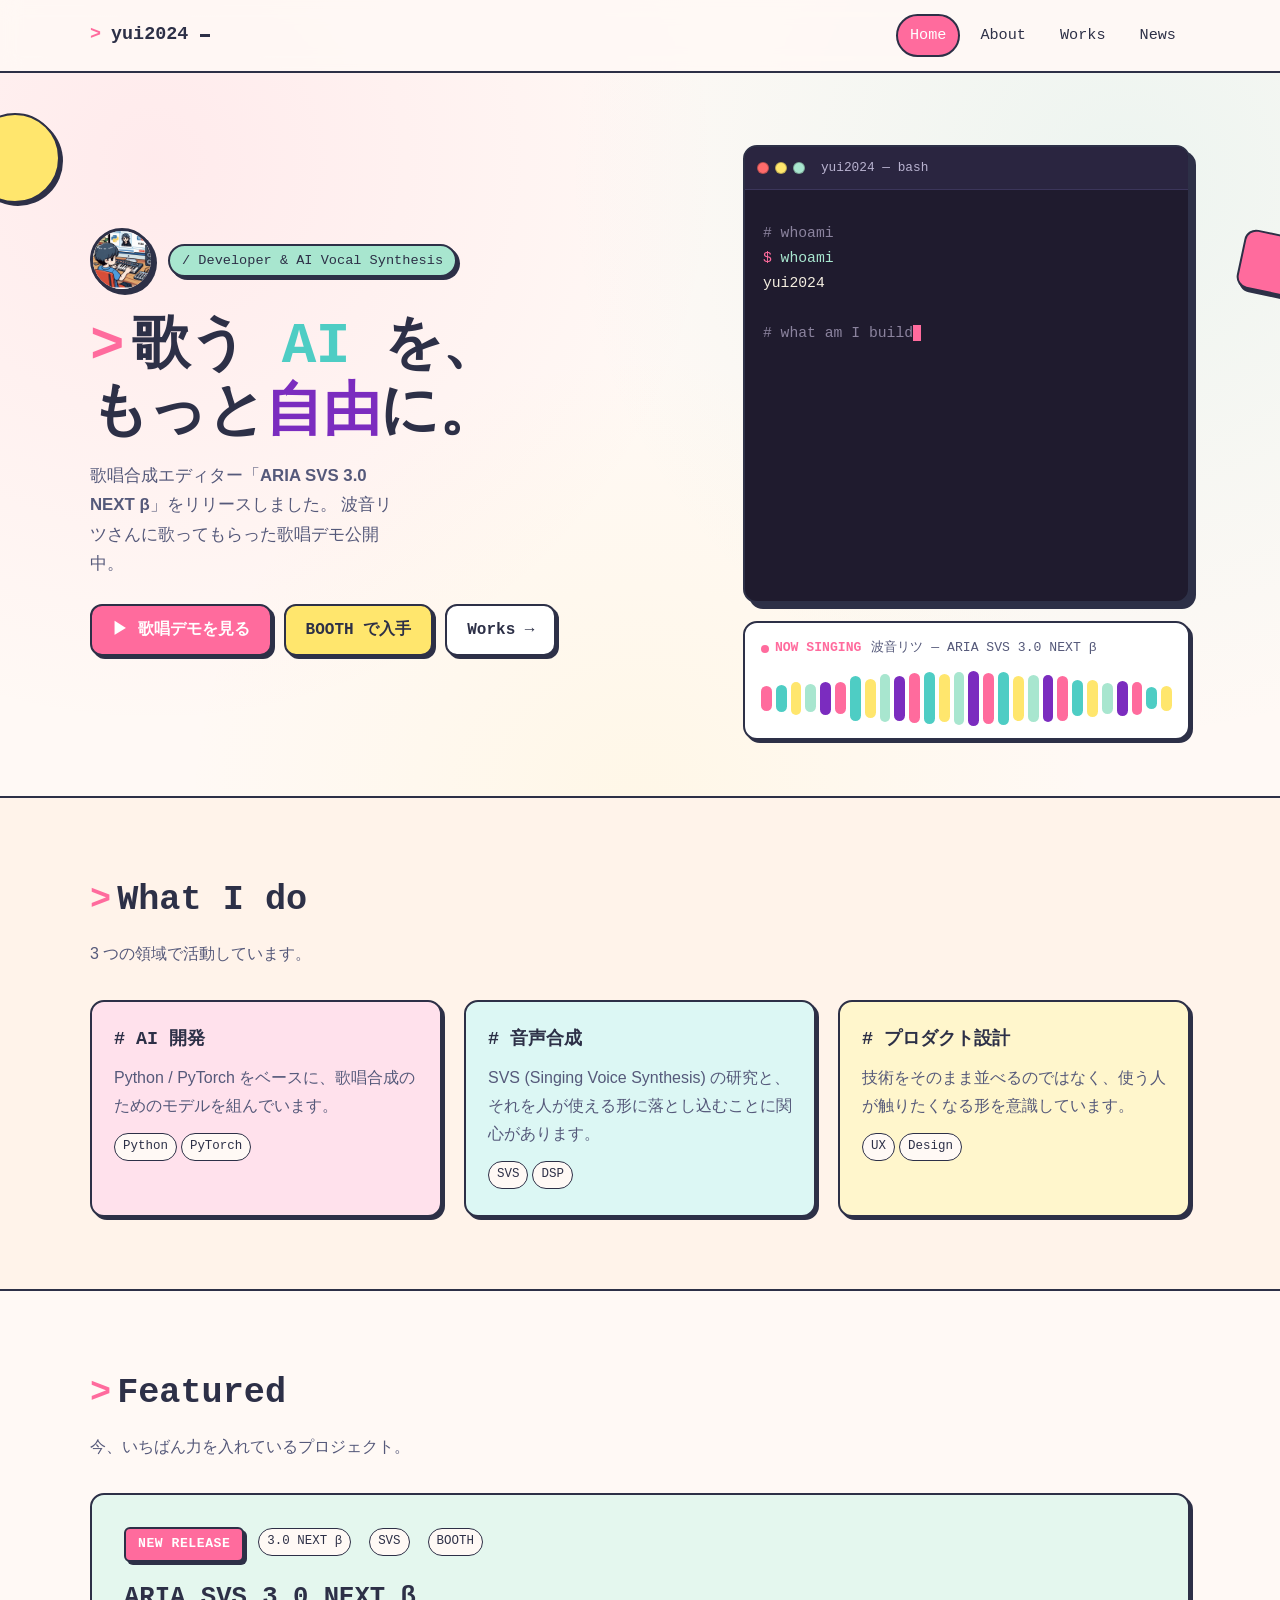
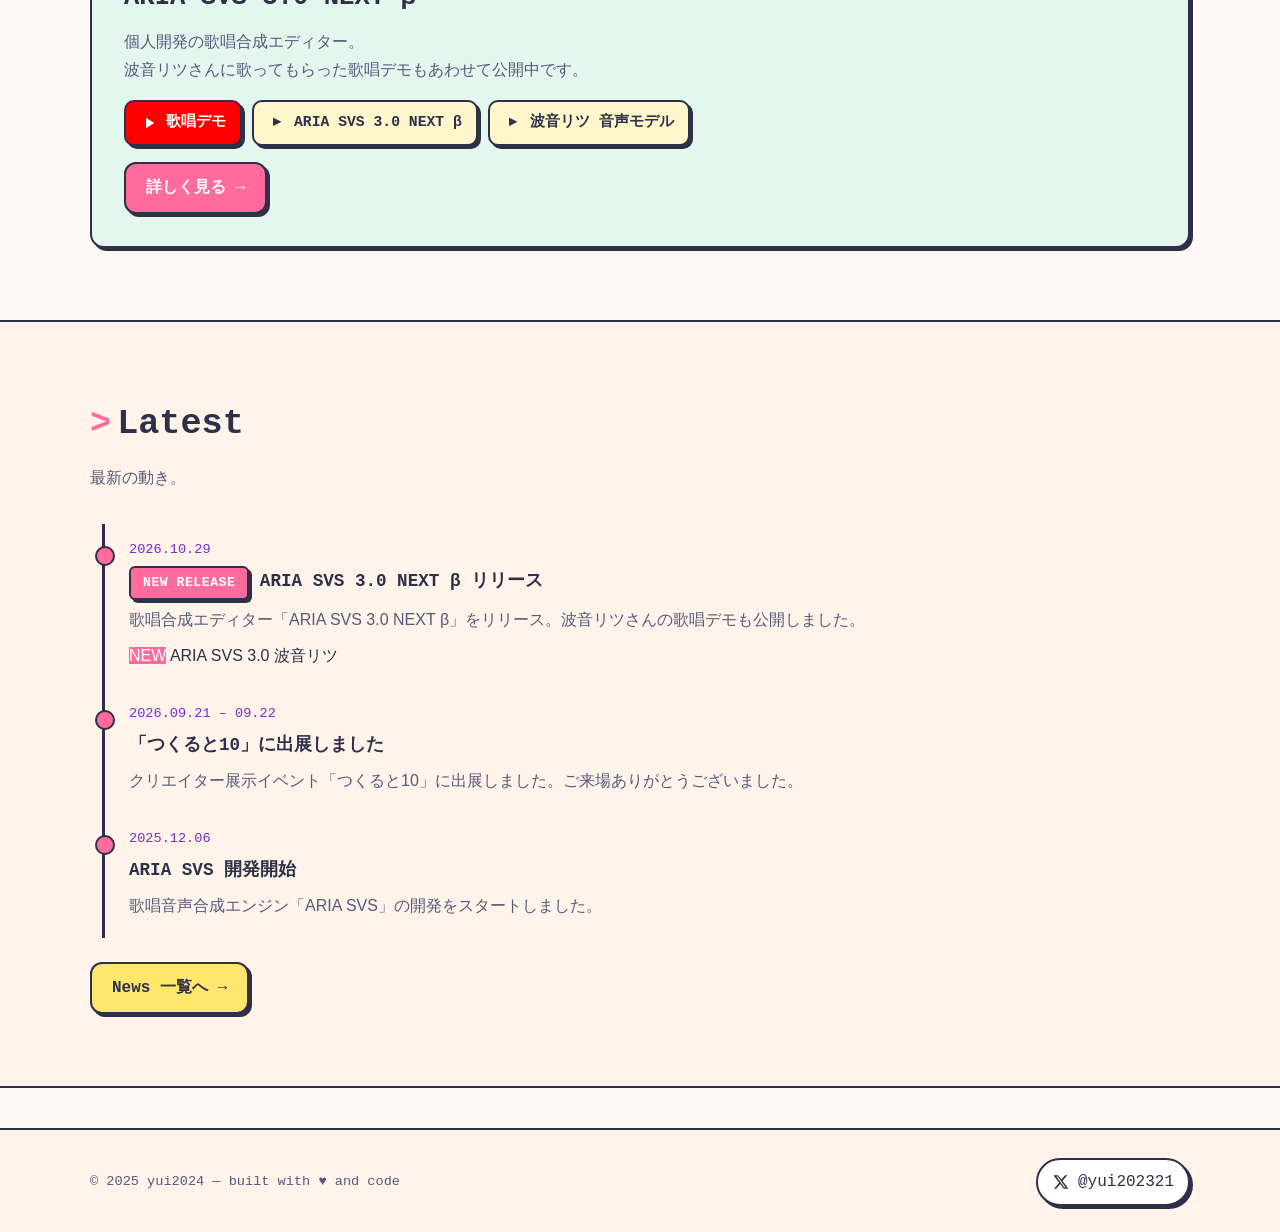
==== commit 5a5aae44: "Hero: アイコン・歌唱波形・ターミナルのタイピング演出を追加 CSS/JS に ?v= を付けて、更新がキャッシュで反映されない問題を回避。  Co-Authored-By: Claude Opu" ====
--- a/index.html
+++ b/index.html
@@ -9,7 +9,7 @@
   <link rel="preconnect" href="https://fonts.googleapis.com" />
   <link rel="preconnect" href="https://fonts.gstatic.com" crossorigin />
   <link href="https://fonts.googleapis.com/css2?family=JetBrains+Mono:wght@500;700;800&family=M+PLUS+Rounded+1c:wght@500;700;800&display=swap" rel="stylesheet" />
-  <link rel="stylesheet" href="assets/css/style.css" />
+  <link rel="stylesheet" href="assets/css/style.css?v=20261125" />
 </head>
 <body>
   <header class="site-header">
@@ -36,7 +36,10 @@
       <span class="shape s2" aria-hidden="true"></span>
       <div class="container hero-inner">
         <div class="fade-in">
-          <span class="hero-eyebrow">/ Developer &amp; AI Vocal Synthesis</span>
+          <div class="hero-id">
+            <img class="hero-avatar" src="assets/img/my_account.jpg" alt="yui2024" />
+            <span class="hero-eyebrow">/ Developer &amp; AI Vocal Synthesis</span>
+          </div>
           <h1 class="hero-title">
             <span class="prompt">&gt;</span>歌う <span class="accent-cyan">AI</span> を、<br />
             もっと<span class="accent-purple">自由</span>に。
@@ -60,7 +63,7 @@
               <span class="dot green"></span>
               <span class="title">yui2024 — bash</span>
             </div>
-            <pre class="terminal-body"><span class="tk-com"># whoami</span>
+            <pre class="terminal-body" data-typewriter><span class="tk-com"># whoami</span>
 <span class="tk-prompt">$</span> <span class="tk-fn">whoami</span>
 yui2024
 
@@ -76,6 +79,14 @@
 <span class="tk-prompt">$</span> <span class="brand-underscore" aria-hidden="true"></span>
 </pre>
           </div>
+
+          <a class="eq-card" href="https://youtu.be/bcA56OY0uUo" target="_blank" rel="noopener" aria-label="波音リツ 歌唱デモを YouTube で見る">
+            <div class="eq-head">
+              <span class="eq-live"><span class="eq-dot"></span>NOW SINGING</span>
+              <span class="eq-title">波音リツ — ARIA SVS 3.0 NEXT β</span>
+            </div>
+            <div class="eq" id="eq" aria-hidden="true"></div>
+          </a>
         </div>
       </div>
     </section>
@@ -206,6 +217,6 @@
     </div>
   </footer>
 
-  <script src="assets/js/script.js"></script>
+  <script src="assets/js/script.js?v=20261125"></script>
 </body>
 </html>
--- a/assets/css/style.css
+++ b/assets/css/style.css
@@ -447,6 +447,100 @@
   .event-time { margin-left: 0; }
 }
 
+/* -------- hero avatar -------- */
+.hero-id {
+  display: flex;
+  align-items: center;
+  gap: 14px;
+  flex-wrap: wrap;
+}
+.hero-avatar {
+  width: 64px;
+  height: 64px;
+  border-radius: 50%;
+  object-fit: cover;
+  border: 3px solid var(--ink);
+  box-shadow: var(--shadow-soft);
+  background: var(--yellow);
+  animation: bob 3.2s ease-in-out infinite;
+}
+@keyframes bob {
+  0%, 100% { transform: translateY(0) rotate(0); }
+  50%      { transform: translateY(-5px) rotate(-3deg); }
+}
+
+/* -------- equalizer card -------- */
+.eq-card {
+  display: block;
+  margin-top: 18px;
+  padding: 14px 16px 12px;
+  background: #fff;
+  border: 2px solid var(--ink);
+  border-radius: var(--radius);
+  box-shadow: var(--shadow-soft);
+  color: var(--ink);
+  transition: transform .12s ease, box-shadow .12s ease;
+}
+.eq-card:hover {
+  transform: translate(-2px, -2px);
+  box-shadow: 6px 6px 0 var(--ink);
+  text-decoration: none;
+}
+.eq-head {
+  display: flex;
+  align-items: center;
+  gap: 10px;
+  flex-wrap: wrap;
+  font-family: var(--font-code);
+  font-size: .82rem;
+  margin-bottom: 10px;
+}
+.eq-live {
+  display: inline-flex;
+  align-items: center;
+  gap: 6px;
+  font-weight: 800;
+  color: var(--pink);
+}
+.eq-dot {
+  width: 8px;
+  height: 8px;
+  border-radius: 50%;
+  background: var(--pink);
+  animation: blink 1.1s steps(2) infinite;
+}
+.eq-title { color: var(--ink-soft); }
+.eq {
+  display: flex;
+  align-items: center;
+  gap: 4px;
+  height: 56px;
+}
+.eq span {
+  flex: 1;
+  border-radius: 999px;
+  transform-origin: center;
+  animation: eq 1.2s ease-in-out infinite alternate;
+}
+@keyframes eq {
+  0%   { transform: scaleY(.25); }
+  100% { transform: scaleY(1); }
+}
+
+/* -------- typewriter caret -------- */
+.tw-caret {
+  display: inline-block;
+  width: .55em;
+  height: 1.1em;
+  background: var(--code-pink);
+  vertical-align: text-bottom;
+  animation: blink 1s steps(2) infinite;
+}
+
+@media (prefers-reduced-motion: reduce) {
+  .hero-avatar, .eq span, .tag-hot, .shape { animation: none !important; }
+}
+
 /* -------- video embed -------- */
 .video-embed {
   position: relative;
